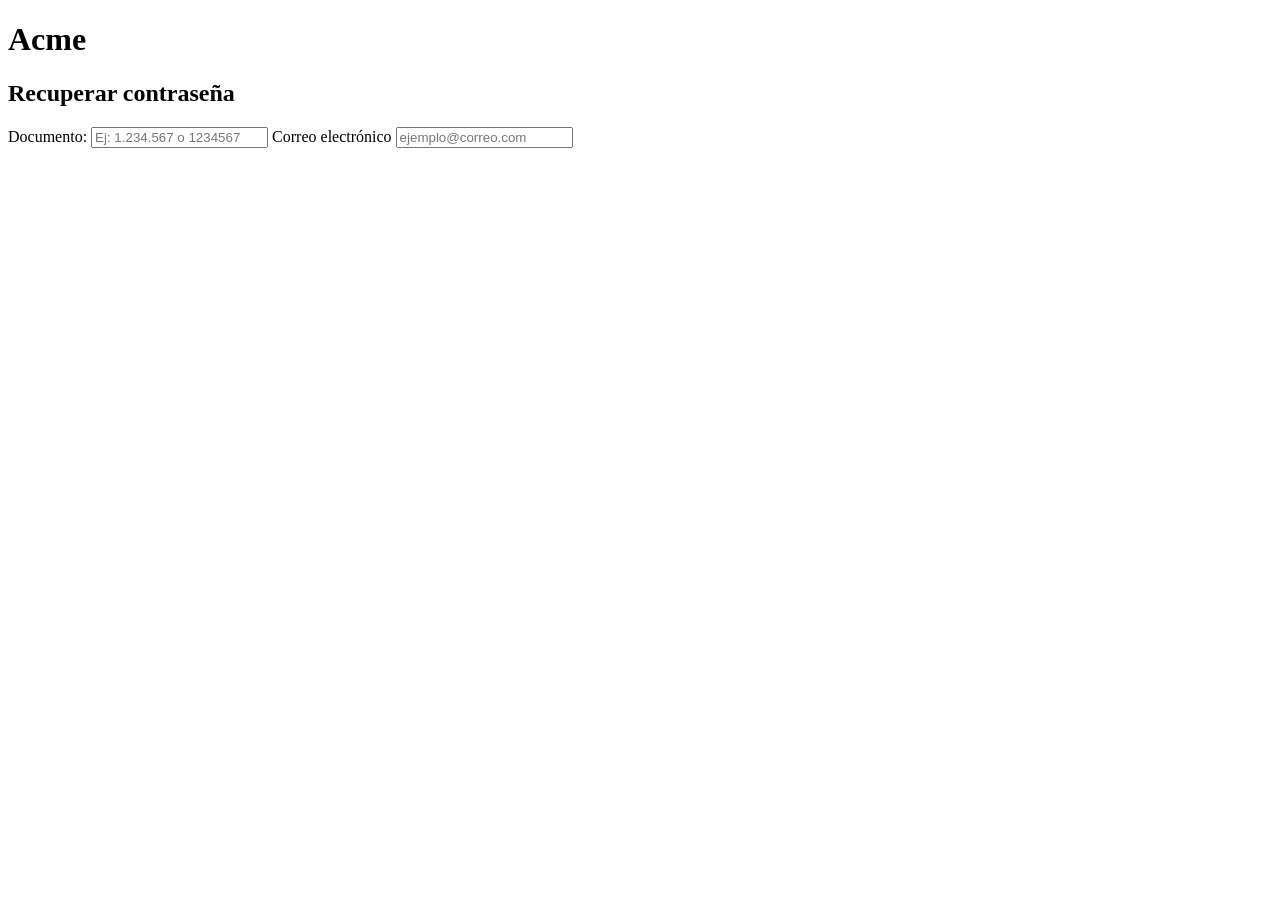
==== html/contra_olvidada.html @ 2389d6ce "Esqueleto actualizado p2" ====
<!DOCTYPE html>
<html lang="es">
<head>
    <meta charset="UTF-8">
    <meta name="viewport" content="width=device-width, initial-scale=1.0">
    <title>Contraseña olvidada</title>
    <link rel="icon" type="image/png" href="../assets/favicon-sin-fondo.png">
</head>
<body>
    <h1>Acme</h1>
    <h2>Recuperar contraseña</h2>
    <form>
        <label for="Documento_guardado">Documento:</label>
        <input type="number" id="cedula_recuperacion" name="cedula_recuperacion" placeholder="Ej: 1.234.567 o 1234567" pattern="[0-9.]+"  title="Solo números y puntos" minlength="6" maxlength="12"  required>

        <label for="correo">Correo electrónico</label>
        <input type="email" id="correo_recuperacion" name="correo" placeholder="ejemplo@correo.com" required>
    </form>
    
</body>
</html>
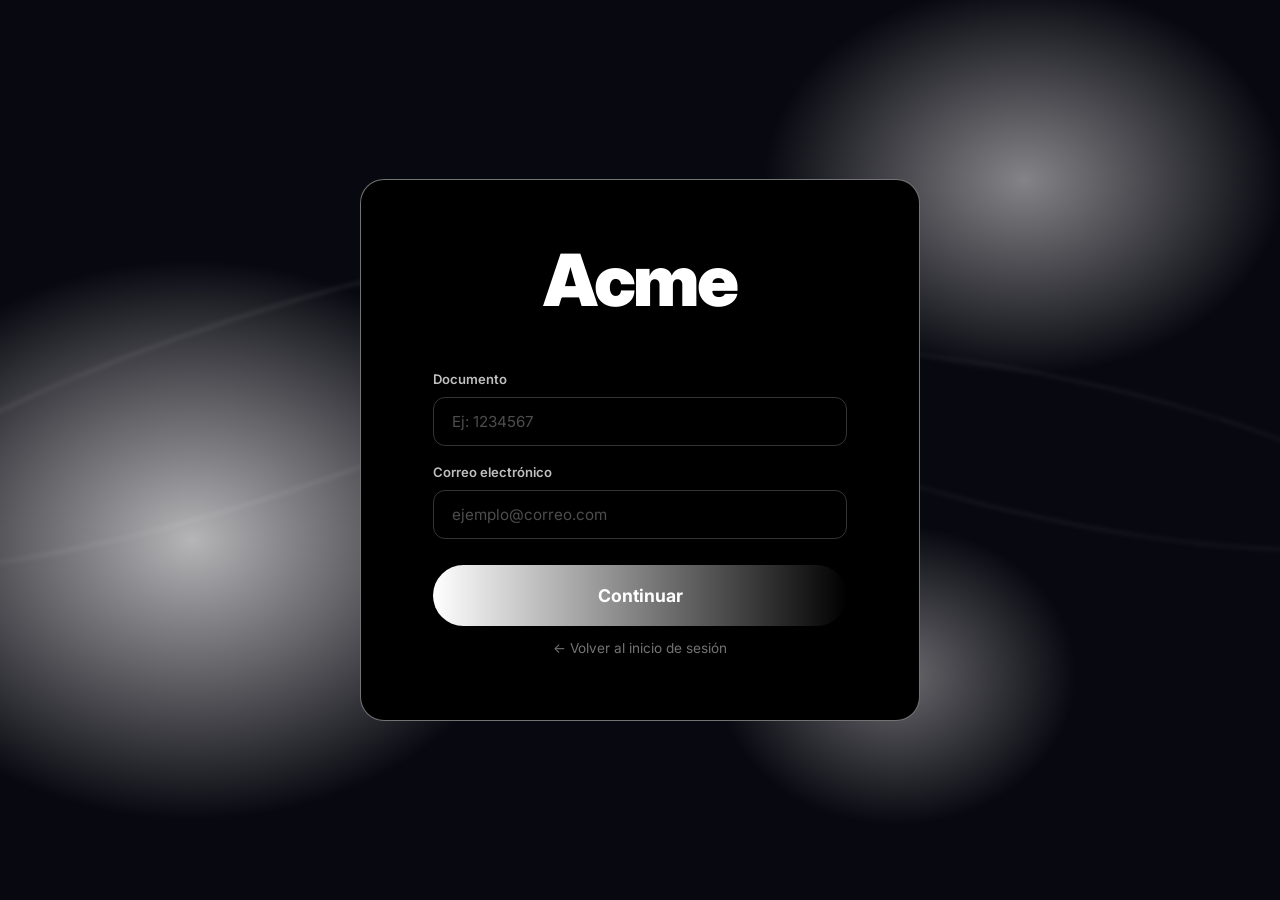
==== commit c989813f: "docs: :memo: Comentarios al codigo Se añadieron comentarios de referencia al codigo para que se enti" ====
--- a/html/contra_olvidada.html
+++ b/html/contra_olvidada.html
@@ -1,21 +1,61 @@
+<!--Lo necesario para que el HTML funcione-->
 <!DOCTYPE html>
 <html lang="es">
+
 <head>
     <meta charset="UTF-8">
     <meta name="viewport" content="width=device-width, initial-scale=1.0">
-    <title>Contraseña olvidada</title>
+    <title>Recuperar contraseña</title>
+
+    <!--Link necesario para que aparezca el favicon (detalles de fina coqueteria)-->
+    <!--el favicon se encuentra en la carpeta "assets"-->
     <link rel="icon" type="image/png" href="../assets/favicon-sin-fondo.png">
+
+    <!--Link para conectar el CSS con el HTML (Los CSS tienen los nombres de los html + style + el .css)-->
+    <link rel="stylesheet" href="../style/contraseña-olvidada-style.css">
+
+    <!--Link entre el HTML y el JS junto con el defer(descarga el archivo JavaScript mientras arma la página, pero solo lo ejecuta cuando la página ya está lista)-->
+    <script src="../scripts/contra_olvidada.js" defer></script>
 </head>
+
 <body>
-    <h1>Acme</h1>
-    <h2>Recuperar contraseña</h2>
-    <form>
-        <label for="Documento_guardado">Documento:</label>
-        <input type="number" id="cedula_recuperacion" name="cedula_recuperacion" placeholder="Ej: 1.234.567 o 1234567" pattern="[0-9.]+"  title="Solo números y puntos" minlength="6" maxlength="12"  required>
 
-        <label for="correo">Correo electrónico</label>
-        <input type="email" id="correo_recuperacion" name="correo" placeholder="ejemplo@correo.com" required>
-    </form>
-    
+    <!--Div que contiene todo para poder modificar las cosasmas facilmente-->
+    <div id="todo-recuperar">
+
+        <!--h1 con el nombre de la empresa con el ID asignado de "titulo-recuperar"-->
+        <h1 id="titulo-recuperar">Acme</h1>
+
+
+        <!--form con el ID asignado de "form-recuperar"-->
+        <form id="form-recuperar">
+
+
+            <!--label para la cedula del apartado de recuperar con el ID asignado de "label-cedula-recuperar"-->
+            <label for="cedula-recuperar" id="label-cedula-recuperar">Documento</label>
+
+            <!--input para poner esa cedula del tipo number con el ID asignado de "cedula-recuperar" del tipo required-->
+            <input type="number" id="cedula-recuperar" placeholder="Ej: 1234567" required>
+
+
+            <!--label para recuperar el correo con la ID asignada de "label-correo-recuperar"-->
+            <label for="correo-recuperar" id="label-correo-recuperar">Correo electrónico</label>
+
+            <!--input para poner el correo de recuperacion con el ID asignado de "correo-recuperar" del tipo required-->
+            <input type="email" id="correo-recuperar" placeholder="ejemplo@correo.com" required>
+
+
+            <!--boton para subir todo-->
+            <button type="submit" id="boton-recuperar">Continuar</button>
+
+            <!--p para poner el mensaje de error con el ID asignado de "mensaje-error-recuperar"-->
+            <p id="mensaje-error-recuperar"></p>
+
+
+            <!--a para volver al login con el ID asignado de "volver-recuperar"-->
+            <a href="login.html" id="volver-recuperar">← Volver al inicio de sesión</a>
+
+        </form>
+    </div>
 </body>
 </html>
--- a/style/contraseña-olvidada-style.css
+++ b/style/contraseña-olvidada-style.css
@@ -0,0 +1,168 @@
+@import url('https://fonts.googleapis.com/css2?family=Inter:wght@400;600;700;800;900&display=swap');
+
+* {
+    margin: 0;
+    padding: 0;
+    box-sizing: border-box;
+}
+
+body {
+    font-family: 'Inter', sans-serif;
+    background-color: #080810;
+    color: #ffffff;
+    min-height: 100vh;
+    display: flex;
+    align-items: center;
+    justify-content: center;
+    overflow: hidden;
+
+    background-image:
+        radial-gradient(ellipse 500px 400px at 15% 60%, rgba(255, 255, 255, 0.7) 0%, transparent 70%),
+        radial-gradient(ellipse 400px 300px at 80% 20%, rgba(255, 255, 255, 0.5) 0%, transparent 65%),
+        radial-gradient(ellipse 300px 250px at 70% 75%, rgba(255, 255, 255, 0.4) 0%, transparent 60%);
+}
+
+body::before,
+body::after {
+    content: '';
+    position: fixed;
+    border-radius: 50%;
+    pointer-events: none;
+}
+
+body::before {
+    width: 900px;
+    height: 180px;
+    border: 1.5px solid rgba(255, 255, 255, 0.25);
+    top: 35%;
+    left: -15%;
+    transform: rotate(-18deg);
+    filter: blur(2px);
+}
+
+body::after {
+    width: 700px;
+    height: 140px;
+    border: 1.5px solid rgba(255, 255, 255, 0.18);
+    top: 42%;
+    right: -10%;
+    transform: rotate(12deg);
+    filter: blur(2px);
+}
+
+
+#todo-recuperar {
+    background-color: #000000;
+    border: 1.5px solid rgba(255, 255, 255, 0.45);
+    border-radius: 24px;
+    padding: 56px 72px 64px 72px;
+    display: flex;
+    flex-direction: column;
+    align-items: center;
+    gap: 40px;
+    width: 100%;
+    max-width: 560px;
+    position: relative;
+    z-index: 1;
+}
+
+
+#titulo-recuperar {
+    font-size: 4.5rem;
+    font-weight: 900;
+    color: #ffffff;
+    letter-spacing: -0.03em;
+    text-align: center;
+}
+
+
+#form-recuperar {
+    display: flex;
+    flex-direction: column;
+    gap: 10px;
+    width: 100%;
+}
+
+#form-recuperar label {
+    font-size: 0.82rem;
+    font-weight: 600;
+    color: rgba(255, 255, 255, 0.75);
+    margin-top: 8px;
+}
+
+#form-recuperar input {
+    width: 100%;
+    padding: 14px 18px;
+    background-color: transparent;
+    border: 1.5px solid rgba(255, 255, 255, 0.2);
+    border-radius: 12px;
+    color: #ffffff;
+    font-size: 0.95rem;
+    font-family: 'Inter', sans-serif;
+    outline: none;
+    transition: border-color 0.2s ease;
+}
+
+#form-recuperar input::placeholder {
+    color: rgba(255, 255, 255, 0.3);
+}
+
+#form-recuperar input:focus {
+    border-color: rgba(255, 255, 255, 0.65);
+}
+
+
+#boton-recuperar {
+    margin-top: 16px;
+    width: 100%;
+    padding: 20px 0;
+    font-size: 1.1rem;
+    font-weight: 700;
+    font-family: 'Inter', sans-serif;
+    border: none;
+    border-radius: 100px;
+    cursor: pointer;
+    background: linear-gradient(90deg, #ffffff 0%, #000000 100%);
+    color: #ffffff;
+    transition: opacity 0.2s ease, transform 0.1s ease;
+}
+
+#boton-recuperar:hover {
+    opacity: 0.88;
+    transform: translateY(-1px);
+}
+
+
+#mensaje-error-recuperar {
+    color: red;
+    font-size: 0.85rem;
+    display: none;
+    text-align: center;
+}
+
+
+#volver-recuperar {
+    text-align: center;
+    color: rgba(255, 255, 255, 0.45);
+    font-size: 0.85rem;
+    text-decoration: none;
+    margin-top: 4px;
+    transition: color 0.2s ease;
+}
+
+#volver-recuperar:hover {
+    color: rgba(255, 255, 255, 0.8);
+}
+
+
+@media (max-width: 600px) {
+    #todo-recuperar {
+        padding: 40px 28px 52px 28px;
+        border-radius: 18px;
+        max-width: 90vw;
+    }
+
+    #titulo-recuperar {
+        font-size: 3.2rem;
+    }
+}
